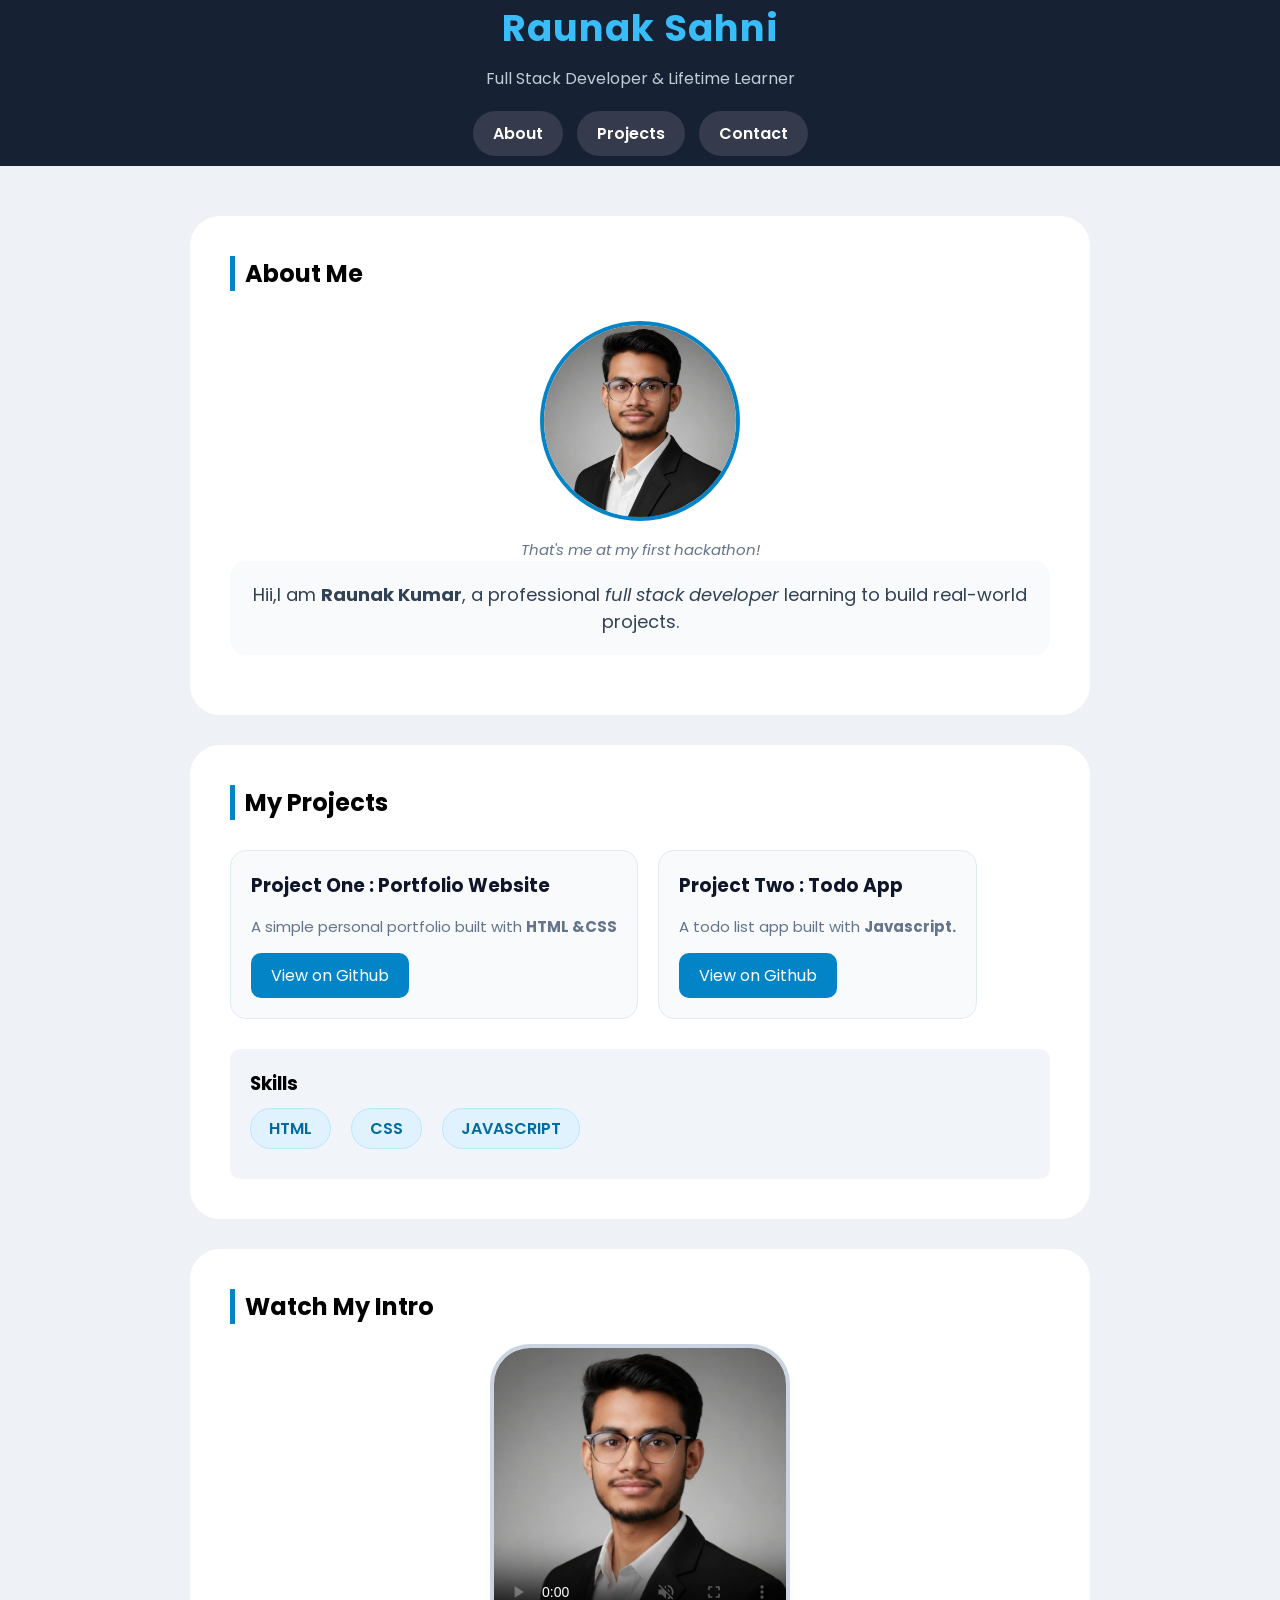
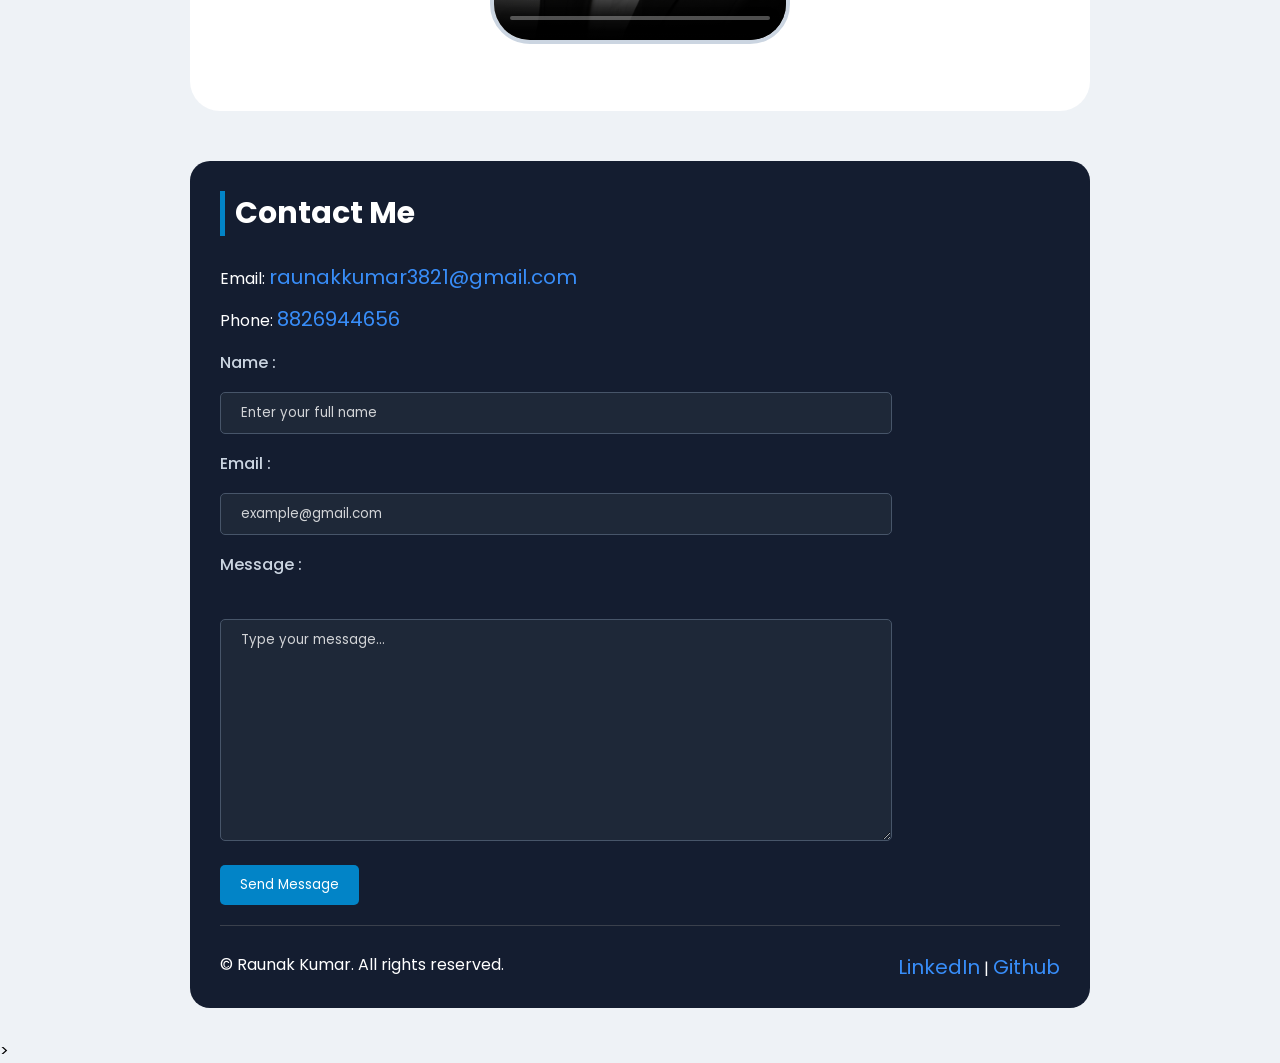
==== portfolio.html @ c498c3ea "my first portfolio" ====
<!DOCTYPE html>
<html lang="en">

<head>
    <meta charset="UTF-8">
    <meta name="viewport" content="width=device-width, initial-scale=1.0">
    <title>Portfolio</title>
    <link rel="stylesheet" href="style.css">
</head>

<body>
    <header>
        <h1>Raunak Sahni</h1>
        <p> Full Stack Developer & Lifetime Learner</p>
        <nav>
            <a href="#about">About</a>
            <a href="#Projects">Projects</a>
            <a href="#Intro">Contact</a>
        </nav>
    </header>
    <main>

        <section id="about">
            <h2>About Me</h2>


            <figure>
                <img src="raunak.jpeg" alt="" width="200px">
                <figcaption>That's me at my first hackathon!</figcaption>
                <p>Hii,I am <strong>Raunak Kumar</strong>, a professional <em>full stack developer</em> learning to
                    build real-world projects.</p>
        </section>
        <section id="project">

            <h2>My Projects</h2>
            <div id="projects-card">
                <article>
                    <h3>Project One : Portfolio Website</h3>
                    <p>A simple personal portfolio built with <strong>HTML &CSS</strong></p>
                    <a href="https://github.com/raunakcse25-star" target="_blank">View on Github</a>
                </article>


                <article>
                    <h3>Project Two : Todo App</h3>
                    <p>A todo list app built with <strong>Javascript.</strong> </p>
                    <a href="https://github.com/raunakcse25-star" target="_blank">View on Github</a>

                </article>
            </div>
            <div id="skills">
                <h3>Skills</h3>
                <ul>
                    <li>HTML</li>
                    <li>CSS</li>
                    <li>JAVASCRIPT</li>
                </ul>

            </div>
        </section>
        <section id="intro">
            <H2>Watch My Intro</H2>
            <video src="khatu.mp4" width="300" controls muted loop poster="raunak.jpeg" height="300"></video>

        </section>
    </main>
    <footer>
        <h2>Contact Me</h2>
        <p>Email: <a href="emailto:raunakkumari3821@gmail.com">raunakkumar3821@gmail.com</a></p>
        <p>Phone: <a href="tel:+918826944656">8826944656</a></p>
        <form action="">

            <label for="Name">Name :</label>
            <input type="text" id="Name" placeholder="Enter your full name">
            <br>
            <label for="Email">Email :</label>
            <input type="email" id="Email" placeholder="example@gmail.com">
            <br>
            <label for="message">Message :</label>
            <br>
            <textarea name="message" id="message" rows="10" column="100" placeholder="Type your message..."></textarea>
            <button type="submit">Send Message</button>
        </form>
        <div id="lowerfooter">
            <p>&copy; Raunak Kumar. All rights reserved.</p>
            <p>
                <a href="https://www.linkedin.com/in/raunak-kumar-sahni-64239a270?utm_source=share_via&utm_content=profile&utm_medium=member_android"
                    target="_blank">LinkedIn</a> | <a href="https://github.com/raunakcse25-star"
                    target="_blank">Github</a>
            </p>
        </div>

    </footer>
</body>

</html>>
---- style.css ----
@import url('https://fonts.googleapis.com/css2?family=Poppins:ital,wght@0,100;0,200;0,300;0,400;0,500;0,600;0,700;0,800;0,900;1,100;1,200;1,300;1,400;1,500;1,600;1,700;1,800;1,900&display=swap');

*{
    padding: 0;
    margin: 0;
    box-sizing: border-box;
    font-family: "Poppins", sans-serif;;
}
body{
    background-color: #EEF2F6;
}

header{
    background-color: #162134;
    color: white;
    text-align: center;
    padding-top: 50px 0px;

}

h1{
    color: #38bdf8;
    font-size: 37px;
    letter-spacing: 1px;
    
}

header p{
    color: #C2CCD8;
    padding: 10px 0;
}
header nav a {
    display: inline-block;
    text-decoration: none;
    background-color: #353B4C;
    color: white;
    border-radius: 30px;
    padding: 10px 20px;
    margin: 10px 5px;
    font-weight: 600;
}
header nav a:hover{
    background-color: #0284c7;
}

main{
    margin: 50px auto;
    /* background-color: white; */
    max-width:900px;
}

#about,#project,#intro{
    background-color: white;
    padding: 40px;
    border-radius: 30px;
    margin-bottom: 30px;

}
#about h2,#project h2  ,#intro h2{
    border-left: solid 5px #0284c7;
    padding-left: 10px;
    /* text-align: center; */

}
#about figure{
    text-align: center;
    padding: 20px 0;
    
    
}
#about figure img{
    border-radius: 50%;
    border: solid 4px #0284c7 ;
    margin: 10px 0;
    transition: all 1s;

}
#about figure img:hover{
    transform: scale(1.1);
    box-shadow: 0px 10px 10px rgb(64, 57, 57);

}
#about figure figcaption{
    color: #64748B;
    font-style: italic;
    font-size: 15px;

}
#about p{
    border-radius: 16px;
    background-color:#f8fafc ;
    padding: 20px;
    border-color: 1px solid #f0f0f1  ;
    font-size: 18px;
    color: #334155;

}
#projects-card{
    display: flex;
    gap: 20px;
    margin: 30px 0;

}
#projects-card article{
    background-color: #f8fafc;
    border-radius: 16px;
    padding: 20px;
    /* display: flex; */
    /* flex-direction: column; */
    /* gap: 10px; */
    border: 1px solid #e2ebf0;
    color: #10162a;
    transition: all 0.5s;

}
#projects-card article:hover{
    transform: translateY(-5px);
    box-shadow: 0px 10px 10px rgb(66, 60, 60);

}
#projects-card article p{
    font-size: 15px;
    color: #64748b;
    margin: 15px 0;
}
#projects-card article a{
    background-color: #0284c7;
    border-radius: 10px;
    text-decoration: none;
    color: white;
    padding:10px 20px ;
    display: inline-block;

}

#projects-card article a:hover{
background-color: rgb(46, 59, 173);
}

#skills{
    background-color: #f1f5f9;
    border-radius: 10px;
    padding: 20px;
}
#skills ul{
    list-style-type: none;
    display: flex;
    gap: 20px;
    padding: 10px 0;

}
#skills ul li {
background-color: #e0f2fe;
border-radius:30px ;
border: 1px  solid #bae6fd;
padding:7px 18px ;
color: #0369a1;
font-weight: 600;
}

#intro{
    text-align: center;

}
#intro h2{
    text-align: left;

}

#intro video{
    margin: 20px 0px;
    /* display: inline-block; */
    /* margin: auto; */
    /* text-align: center; */
    /* padding: 30px; */
    max-width: 100%;
    object-fit: cover;
    height: auto;
    border-radius: 40px;
    border: 4px solid #cbd5e1;
    
}
footer{
    max-width: 900px;
    margin: 50px auto;
    background-color: #141d30;
    padding: 30px 30px 0px;
    border-radius: 20px;
    margin-bottom: 30px;
}
footer h2 {
    border-left: 5px solid #0284C7;
    padding-left: 10px;
    color: white;
    font-size: 30px;
    margin-bottom: 20px;

}
footer p{
    color: white;
    padding: 6px 0;
}
footer p a{
   text-decoration: none;
   color:#388df8 ;
   font-size: 20px;
}


footer p a:hover {
    text-decoration: underline;
    color: #388DF8;
}

form label{
    display: block;
    margin: 10px 0;
    color: #cbd5e1;
    font-weight: 500;
}
form{
    max-width: 80%;
}



form input[type="text"],
form input[type="email"],
textarea{
    width: 100%;
    background-color:#1e2838 ;
    outline: none;
    border: 1px solid #475569;
    border-radius: 5px;
    padding: 10px 20px;
    color: white;
    margin: 7px 0;
 
}
::placeholder {
  color: white;        /* Makes placeholder text white */
  opacity: 0.8;          /* Ensures full visibility (some browsers lower opacity by default) */
}



form button{
     background-color: #0284c7;
    border-radius: 5px;
    /* text-decoration: none; */
    color: white;
    padding:10px 20px ;
    display: inline-block;
    outline: none;
    border: none;
    margin: 10px 0;
    cursor: pointer;

}
form button:hover{
background-color: rgba(8, 116, 240, 0.502);

}
#lowerfooter{
    display: flex;
    justify-content: space-between;
    text-align: center;
    flex: wrap;
    border-top: 1px solid  rgba(128,128,128,0.348);
    padding: 20px 0;
    margin: 10px 0;
}
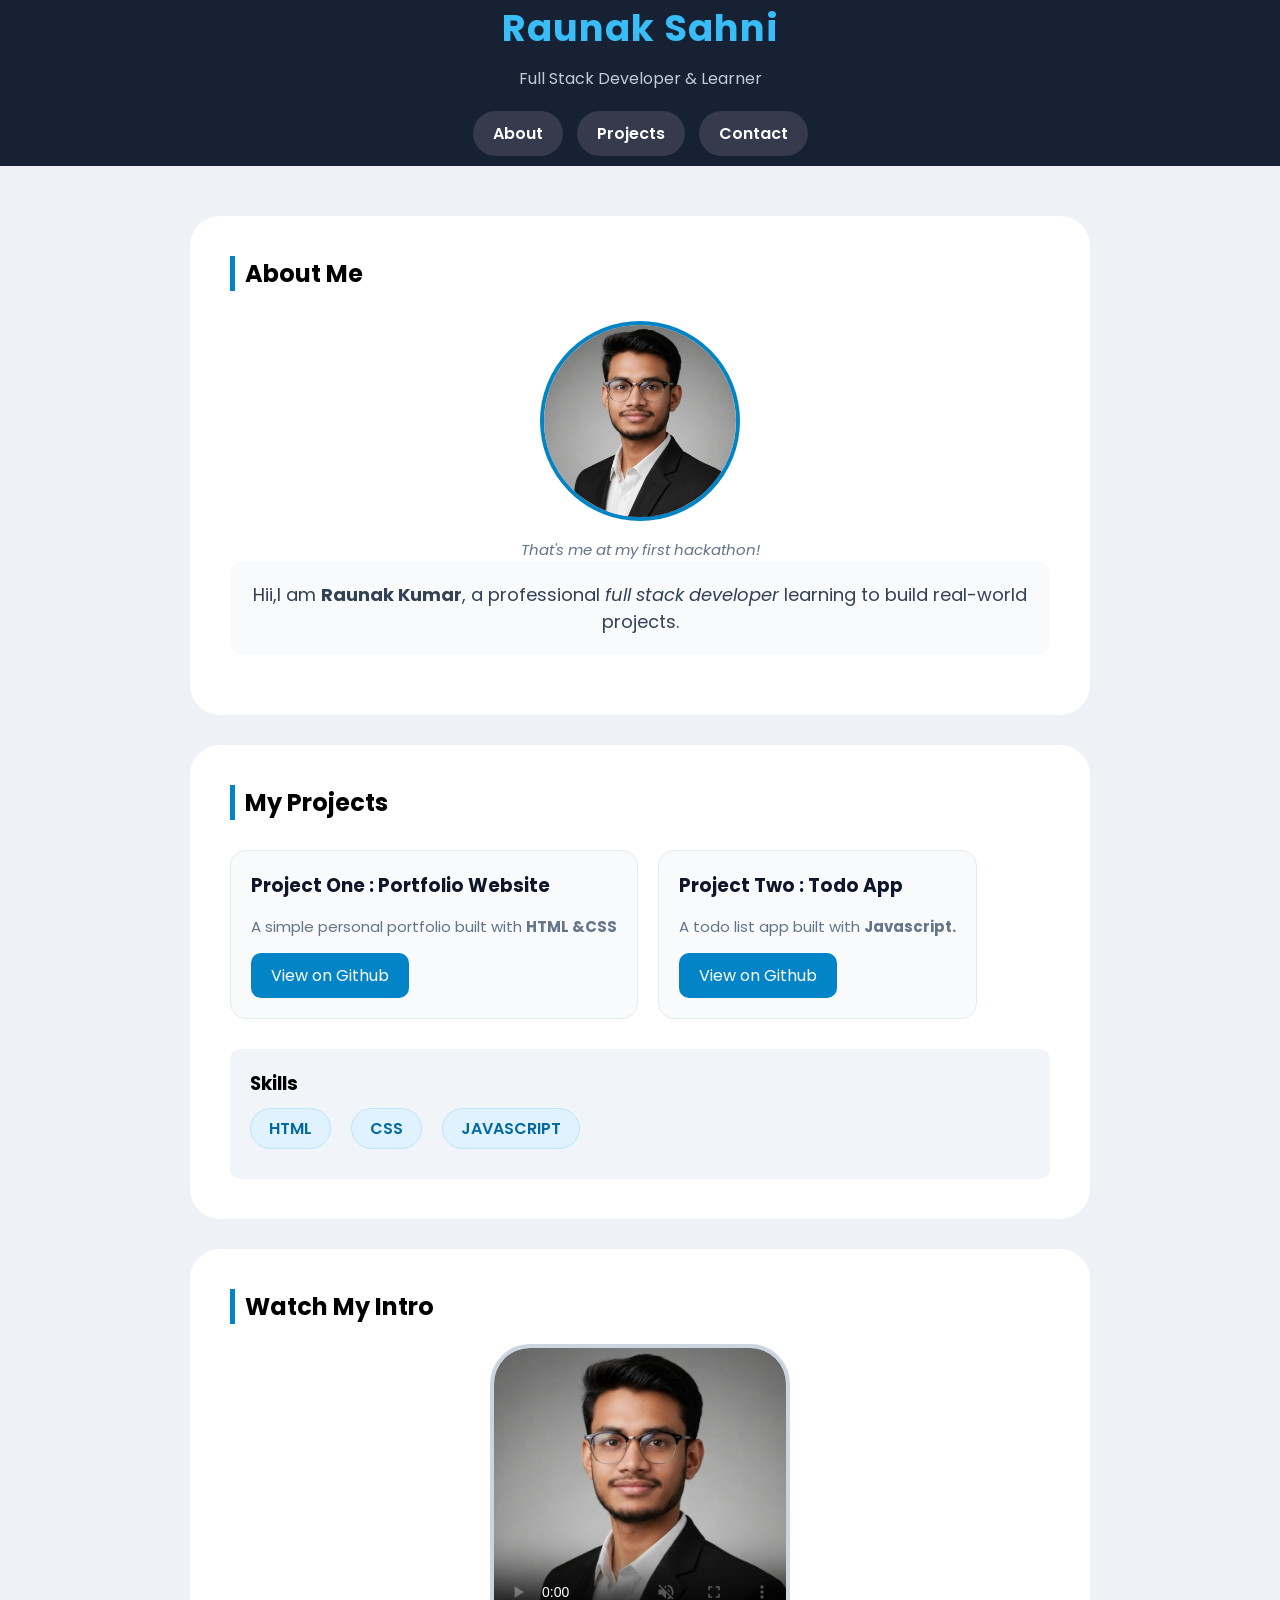
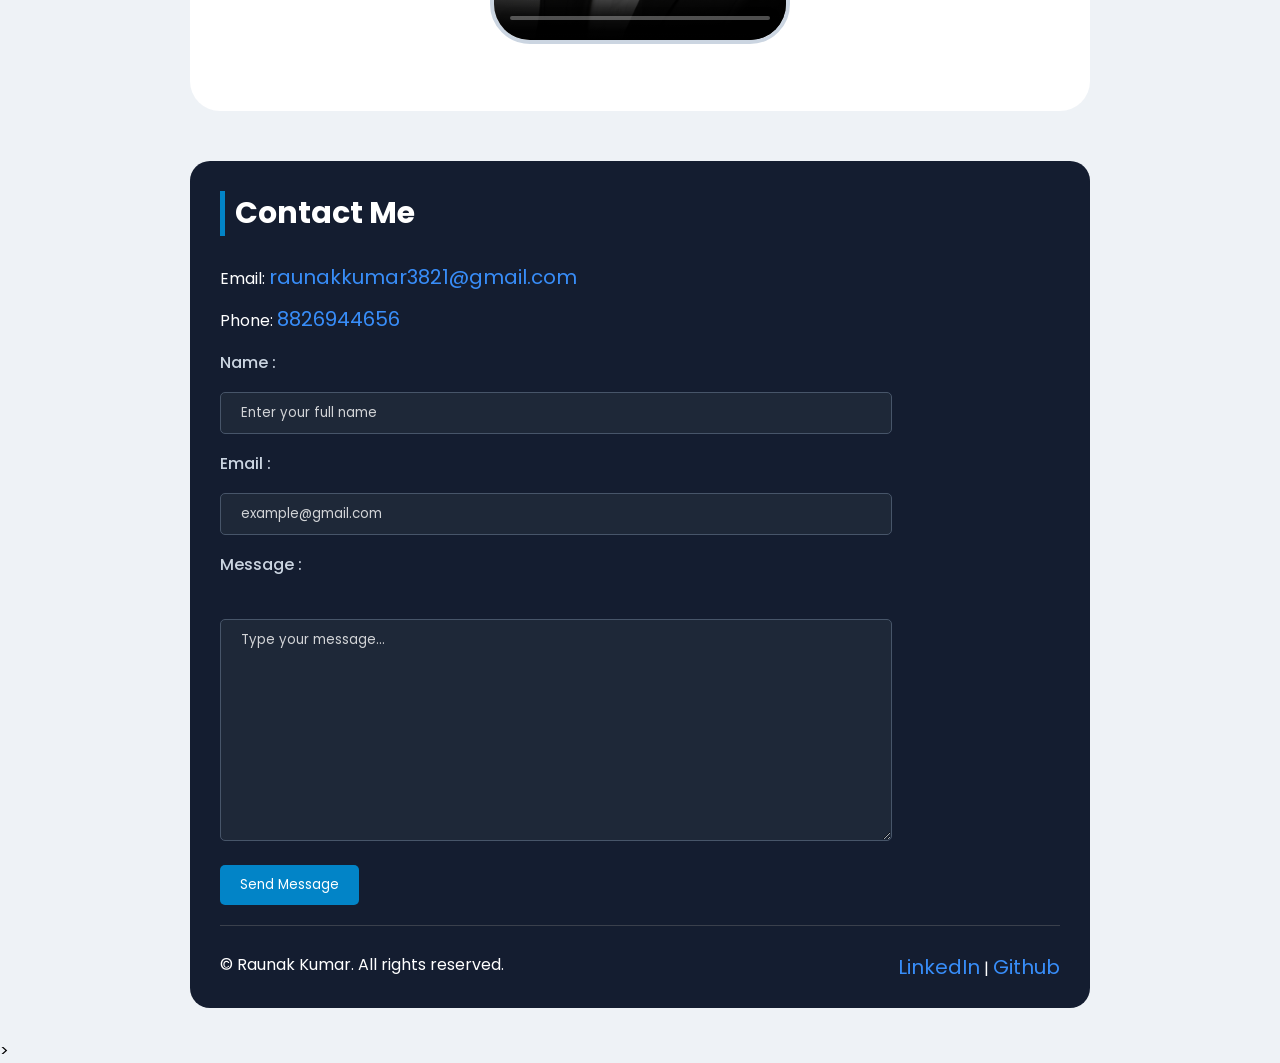
==== commit e5e83cd4: "change description" ====
--- a/portfolio.html
+++ b/portfolio.html
@@ -11,7 +11,7 @@
 <body>
     <header>
         <h1>Raunak Sahni</h1>
-        <p> Full Stack Developer & Lifetime Learner</p>
+        <p> Full Stack Developer &  Learner</p>
         <nav>
             <a href="#about">About</a>
             <a href="#Projects">Projects</a>
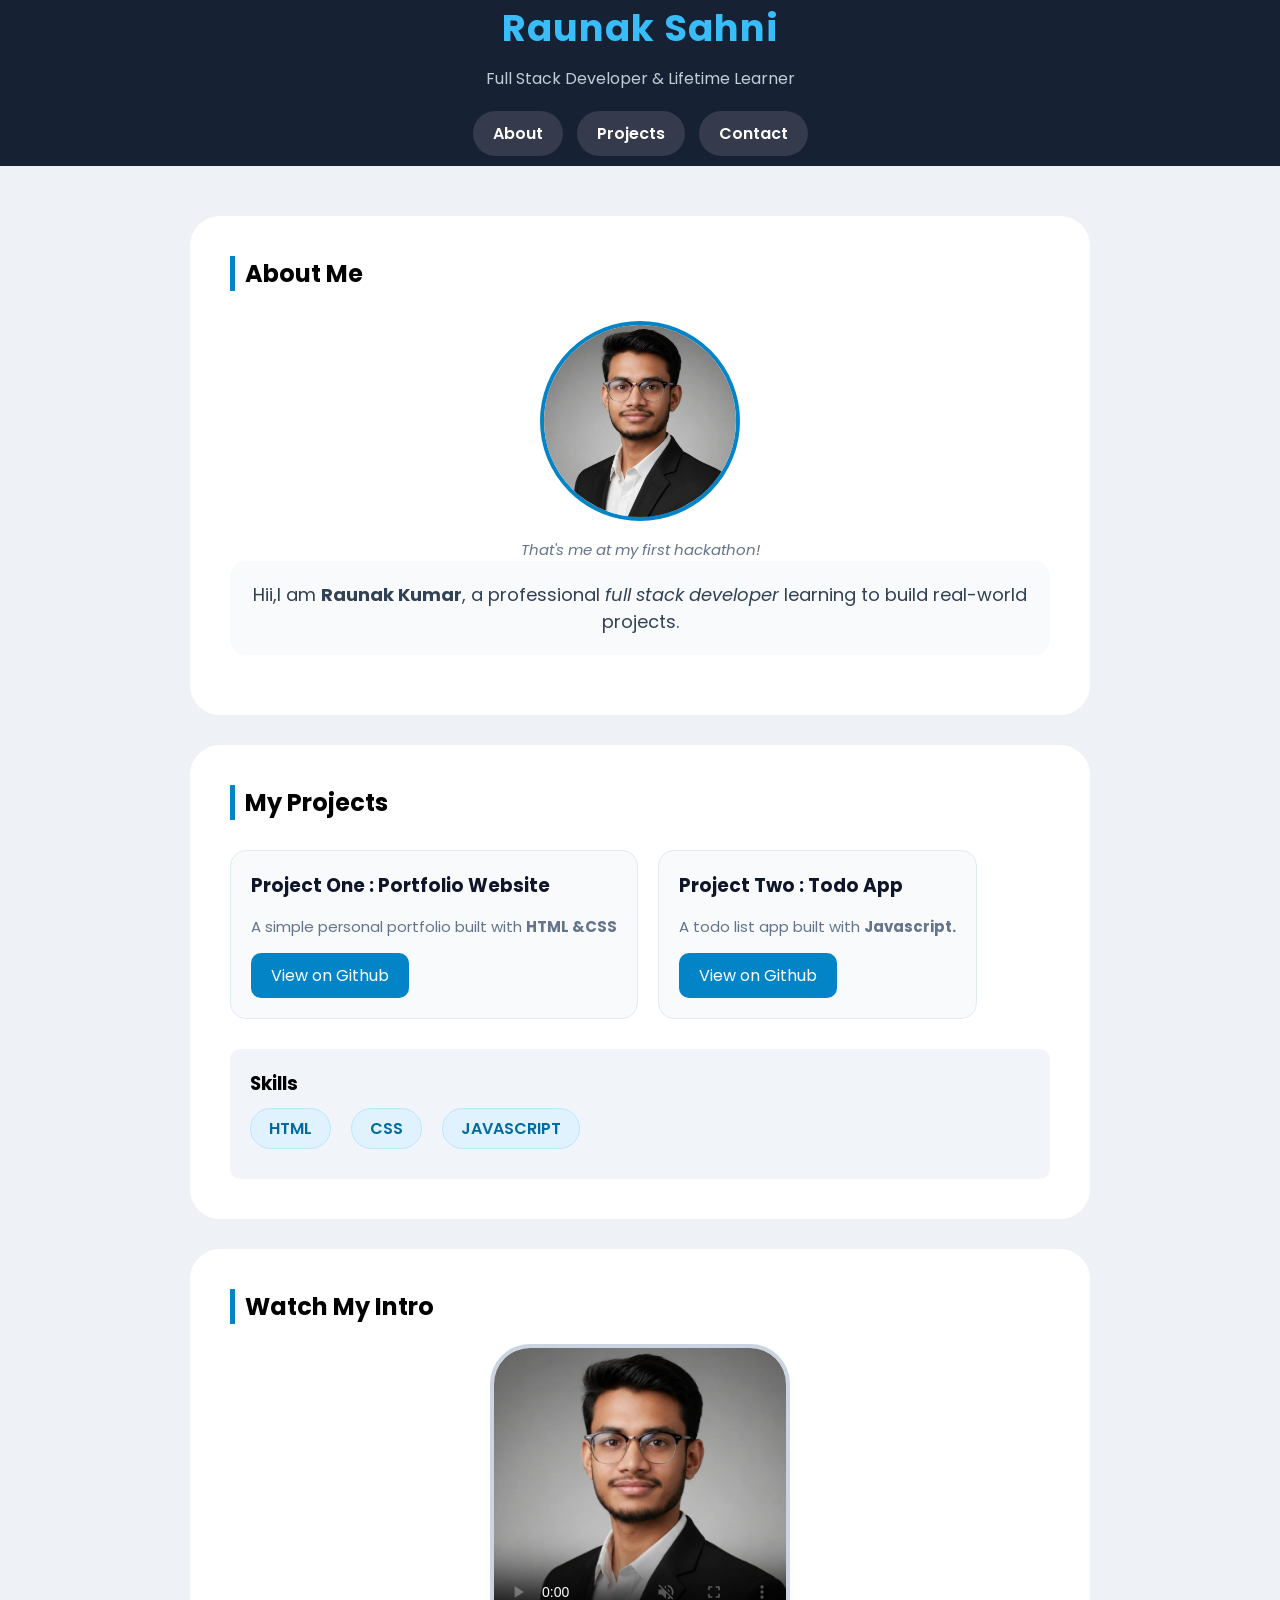
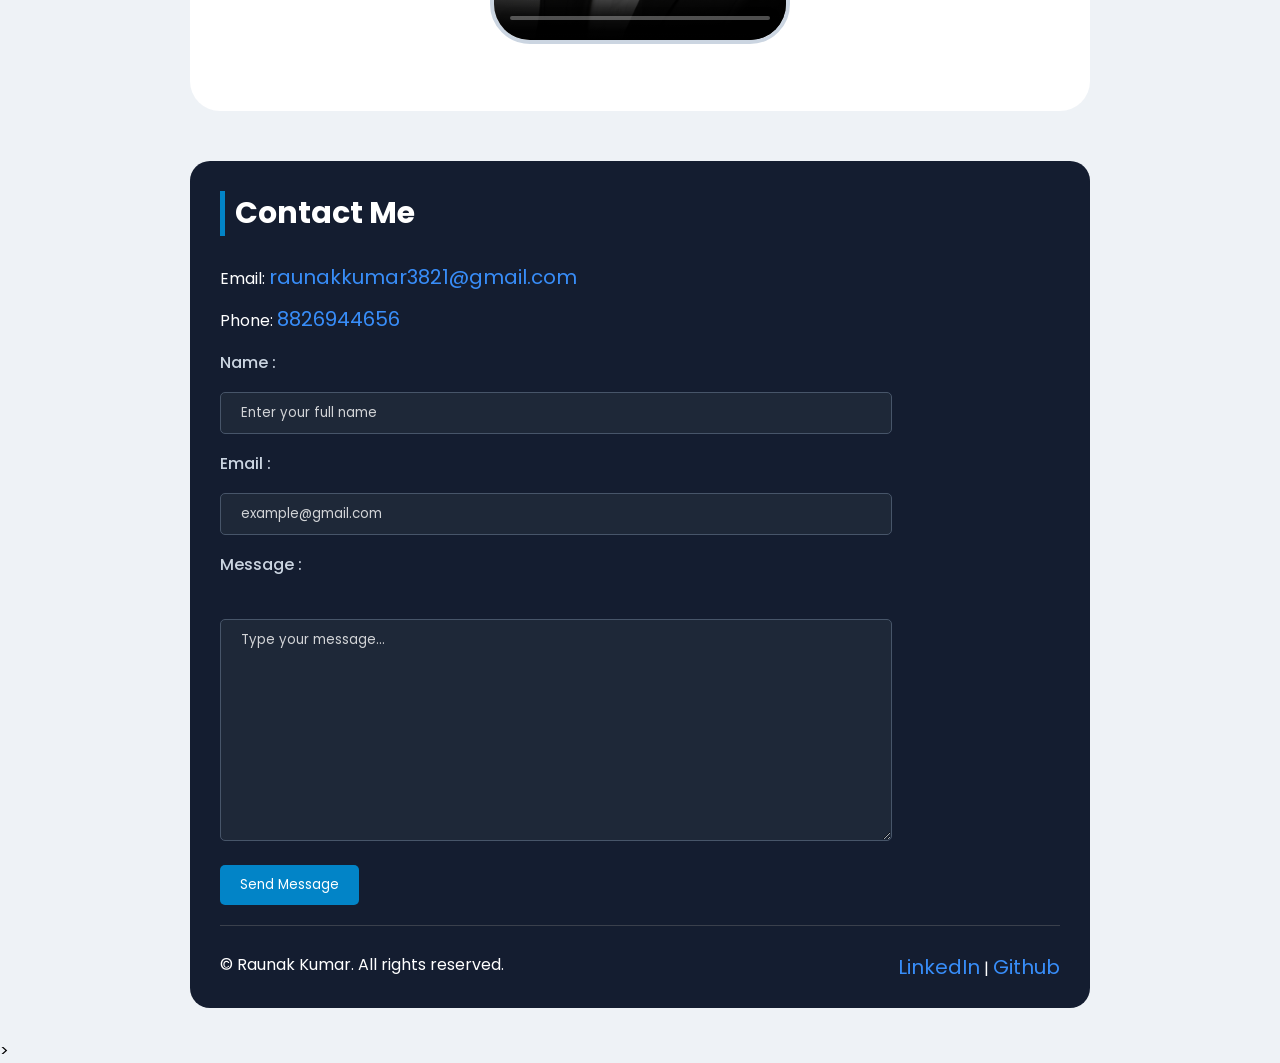
==== commit 622cb60c: "last commit undo" ====
--- a/portfolio.html
+++ b/portfolio.html
@@ -11,7 +11,7 @@
 <body>
     <header>
         <h1>Raunak Sahni</h1>
-        <p> Full Stack Developer &  Learner</p>
+        <p> Full Stack Developer &  Lifetime Learner</p>
         <nav>
             <a href="#about">About</a>
             <a href="#Projects">Projects</a>
